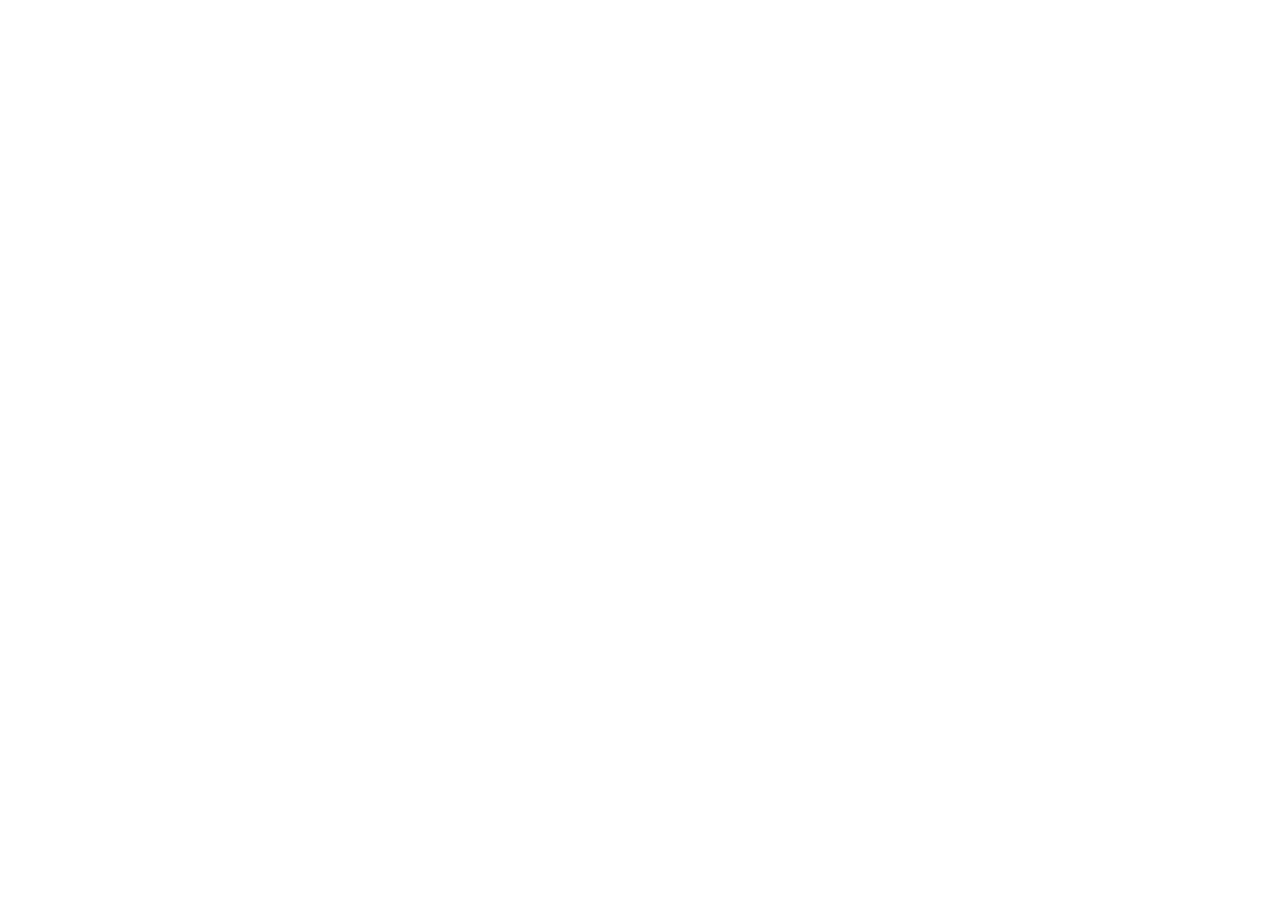
==== frontend/home/index.html @ 9211ef48 "estrutura básica de HTML e formatação e variaveis de ambiente do CSS adicionados" ====
<!DOCTYPE html>
<html lang="pt-BR">
<head>
    <meta charset="UTF-8">
    <meta name="viewport" content="width=device-width, initial-scale=1.0">
    <link rel="stylesheet" href="style.css" />
    <link rel="preconnect" href="https://fonts.googleapis.com" />
    <link rel="preconnect" href="https://fonts.gstatic.com" crossorigin />
    <link
      href="https://fonts.googleapis.com/css2?family=Inter:ital,opsz,wght@0,14..32,100..900;1,14..32,100..900&display=swap"
      rel="stylesheet"
    />
    <title>RepairNet | Home</title>
</head>
<body>
    <header></header>
    <main></main>
    <footer></footer>
</body>
</html>
---- frontend/home/style.css ----
* {
  padding: 0;
  margin: 0;
  box-sizing: border-box;
}
:root {
  --deep-navy: #0f172a;
  --bg: #f8fafc;
  --border: #e2e8f0;
  --primary-teal: #14b8a6;
  --warning-amber: #f59e0b;
  --sucess-green: #22c55e;
  --error-red: #ef4444;
}
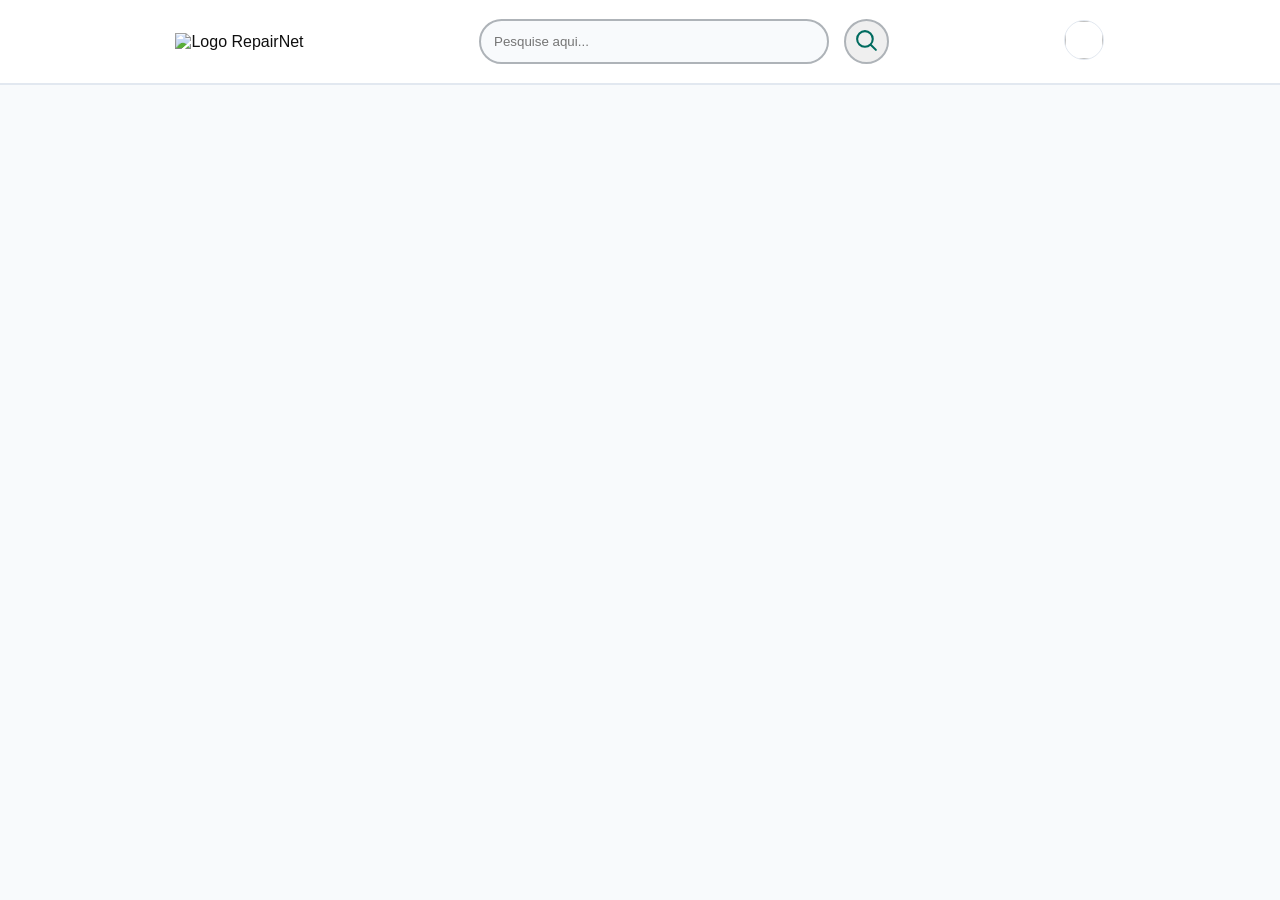
==== commit 3b265471: "navbar da home concluída" ====
--- a/frontend/home/index.html
+++ b/frontend/home/index.html
@@ -1,8 +1,8 @@
-<!DOCTYPE html>
+<!doctype html>
 <html lang="pt-BR">
-<head>
-    <meta charset="UTF-8">
-    <meta name="viewport" content="width=device-width, initial-scale=1.0">
+  <head>
+    <meta charset="UTF-8" />
+    <meta name="viewport" content="width=device-width, initial-scale=1.0" />
     <link rel="stylesheet" href="style.css" />
     <link rel="preconnect" href="https://fonts.googleapis.com" />
     <link rel="preconnect" href="https://fonts.gstatic.com" crossorigin />
@@ -11,10 +11,49 @@
       rel="stylesheet"
     />
     <title>RepairNet | Home</title>
-</head>
-<body>
-    <header></header>
+  </head>
+  <body>
+    <header>
+      <nav>
+        <div id="containerNavbar">
+          <div id="logoArea">
+            <img src="../imgs/logo.png" alt="Logo RepairNet" id="logoRepairNet"/>
+          </div>
+          <div id="searchArea">
+            <input type="search" name="search" id="search" placeholder="Pesquise aqui..."/>
+            <button id="submit" class="buttons">
+              <svg
+                viewBox="0 0 24 24"
+                fill="none"
+                xmlns="http://www.w3.org/2000/svg"
+                width="25px"
+                height="25px"
+              >
+                <g id="SVGRepo_bgCarrier" stroke-width="0"></g>
+                <g
+                  id="SVGRepo_tracerCarrier"
+                  stroke-linecap="round"
+                  stroke-linejoin="round"
+                ></g>
+                <g id="SVGRepo_iconCarrier">
+                  <path
+                    d="M15.7955 15.8111L21 21M18 10.5C18 14.6421 14.6421 18 10.5 18C6.35786 18 3 14.6421 3 10.5C3 6.35786 6.35786 3 10.5 3C14.6421 3 18 6.35786 18 10.5Z"
+                    stroke="#006B5F"
+                    stroke-width="2"
+                    stroke-linecap="round"
+                    stroke-linejoin="round"
+                  ></path>
+                </g>
+              </svg>
+            </button>
+          </div>
+          <div id="userAvatarArea">
+            <img id="userAvatar" height="40px" width="40px">
+          </div>
+        </div>
+      </nav>
+    </header>
     <main></main>
     <footer></footer>
-</body>
-</html>+  </body>
+</html>
--- a/frontend/home/style.css
+++ b/frontend/home/style.css
@@ -11,4 +11,55 @@
   --warning-amber: #f59e0b;
   --sucess-green: #22c55e;
   --error-red: #ef4444;
+}
+body {
+  background-color: var(--bg);
+  color: #0f0f0f;
+  font-family: "Inter", sans-serif;
+  padding: 85px 0 0 0;
+  overflow-x: hidden;
+}
+.buttons {
+  border: none;
+  cursor: pointer;
+}
+#containerNavbar {
+  width: 100vw;
+  height: 85px;
+  display: flex;
+  justify-content: space-evenly;
+  align-items: center;
+  position: fixed;
+  top: 0;
+  z-index: 99;
+  background-color: #ffffff;
+  border-bottom: solid var(--border) 2px;
+}
+#logoRepairNet {
+  height: 79px;
+  width: auto;
+  cursor: pointer;
+}
+#searchArea {
+  display: flex;
+  align-items: center;
+  gap: 15px;
+}
+#userAvatar {
+    border: solid var(--border) 1px;
+    border-radius: 50%;
+}
+#searchArea input {
+    height: 45px;
+    width: 350px;
+    background-color: var(--bg);
+    border: solid #aeb3b8 2px;
+    border-radius: 22.5px;
+    padding: 13px;
+}
+#searchArea button {
+    height: 45px;
+    width: 45px;
+    border: solid #aeb3b8 2px;
+    border-radius: 50%;
 }
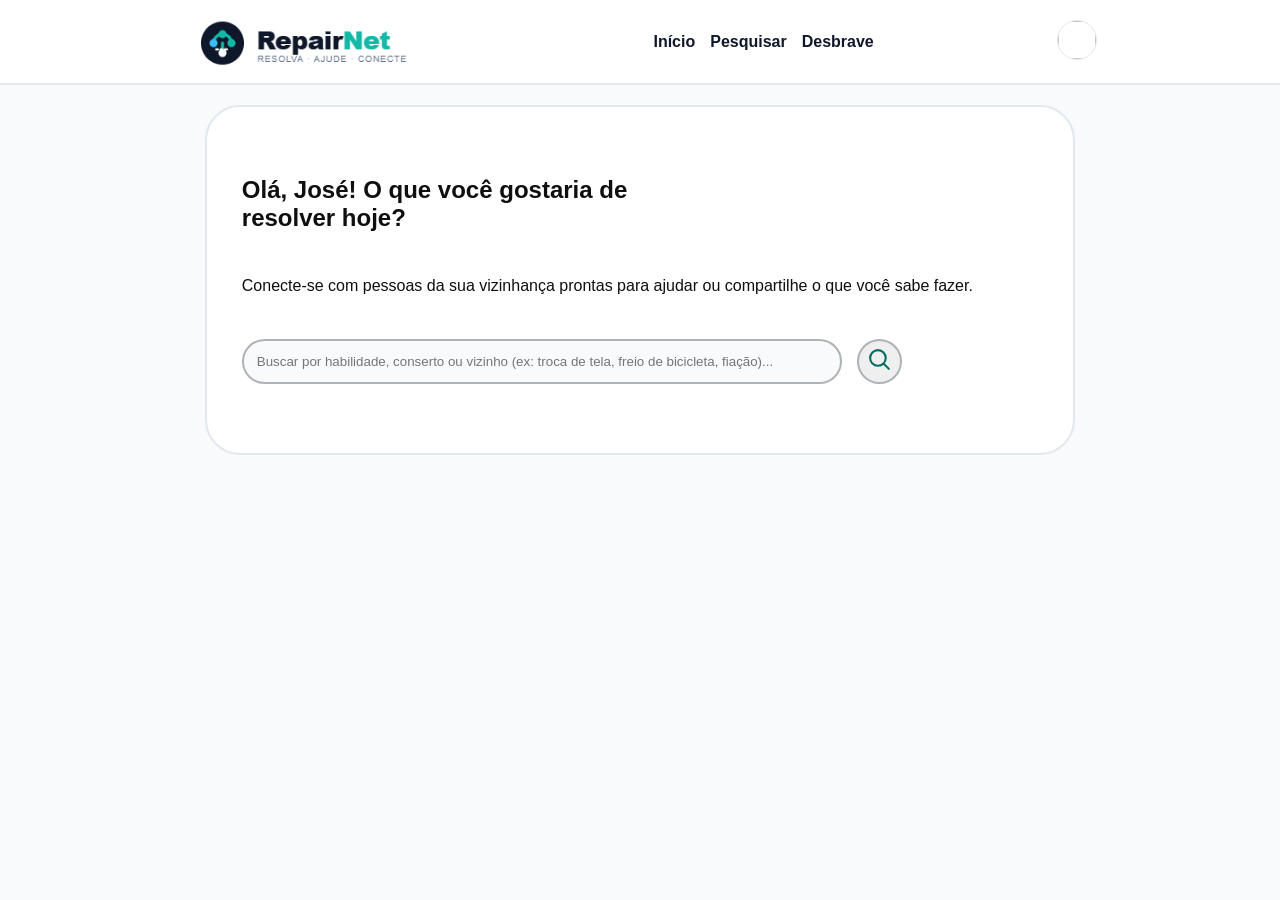
==== commit 63f03bef: "Seção inicial completa e navbar modificada" ====
--- a/frontend/home/index.html
+++ b/frontend/home/index.html
@@ -19,33 +19,10 @@
           <div id="logoArea">
             <img src="../imgs/logo.png" alt="Logo RepairNet" id="logoRepairNet"/>
           </div>
-          <div id="searchArea">
-            <input type="search" name="search" id="search" placeholder="Pesquise aqui..."/>
-            <button id="submit" class="buttons">
-              <svg
-                viewBox="0 0 24 24"
-                fill="none"
-                xmlns="http://www.w3.org/2000/svg"
-                width="25px"
-                height="25px"
-              >
-                <g id="SVGRepo_bgCarrier" stroke-width="0"></g>
-                <g
-                  id="SVGRepo_tracerCarrier"
-                  stroke-linecap="round"
-                  stroke-linejoin="round"
-                ></g>
-                <g id="SVGRepo_iconCarrier">
-                  <path
-                    d="M15.7955 15.8111L21 21M18 10.5C18 14.6421 14.6421 18 10.5 18C6.35786 18 3 14.6421 3 10.5C3 6.35786 6.35786 3 10.5 3C14.6421 3 18 6.35786 18 10.5Z"
-                    stroke="#006B5F"
-                    stroke-width="2"
-                    stroke-linecap="round"
-                    stroke-linejoin="round"
-                  ></path>
-                </g>
-              </svg>
-            </button>
+          <div id="mainBttnsNavBar">
+            <p><a href="">Início</a></p>
+            <p><a href="">Pesquisar</a></p>
+            <p><a href="">Desbrave</a></p>
           </div>
           <div id="userAvatarArea">
             <img id="userAvatar" height="40px" width="40px">
@@ -53,7 +30,23 @@
         </div>
       </nav>
     </header>
-    <main></main>
+    <main>
+        <section id="inicio">
+            <div id="titleBox">
+                <h1 id="homeTitle"></h1>
+                <p>Conecte-se com pessoas da sua vizinhança prontas para ajudar ou compartilhe o que você sabe fazer.</p>
+                <div id="searchBox">
+                <input type="search" name="searchBar" id="searchBar" placeholder="Buscar por habilidade, conserto ou vizinho (ex: troca de tela, freio de bicicleta, fiação)...">
+                <button id="searchSubmit"><svg viewBox="0 0 24 24" fill="none" xmlns="http://www.w3.org/2000/svg" width="25px" height="25px"><g id="SVGRepo_bgCarrier" stroke-width="0"></g><g id="SVGRepo_tracerCarrier" stroke-linecap="round" stroke-linejoin="round"></g><g id="SVGRepo_iconCarrier"> <path d="M15.7955 15.8111L21 21M18 10.5C18 14.6421 14.6421 18 10.5 18C6.35786 18 3 14.6421 3 10.5C3 6.35786 6.35786 3 10.5 3C14.6421 3 18 6.35786 18 10.5Z" stroke="#006B5F" stroke-width="2" stroke-linecap="round" stroke-linejoin="round"></path> </g></svg></button>
+                </div>
+            </div>
+        </section>
+        <section id="sides"></section>
+        <section id="pedidos"></section>
+        <section id="recomendations"></section>
+        <section id="categorys"></section>
+    </main>
     <footer></footer>
+    <script src="script.js"></script>
   </body>
 </html>
--- a/frontend/home/style.css
+++ b/frontend/home/style.css
@@ -40,7 +40,12 @@
   width: auto;
   cursor: pointer;
 }
-#searchArea {
+#mainBttnsNavBar a{
+    text-decoration: none;
+    color: #0f172a;
+    font-weight: bold;
+}
+#mainBttnsNavBar {
   display: flex;
   align-items: center;
   gap: 15px;
@@ -49,17 +54,41 @@
     border: solid var(--border) 1px;
     border-radius: 50%;
 }
-#searchArea input {
+#searchBox {
+    display: flex;
+    gap: 15px;
+}
+#searchBar {
     height: 45px;
-    width: 350px;
+    width: 600px;
     background-color: var(--bg);
     border: solid #aeb3b8 2px;
     border-radius: 22.5px;
     padding: 13px;
 }
-#searchArea button {
+#searchSubmit {
     height: 45px;
     width: 45px;
     border: solid #aeb3b8 2px;
     border-radius: 50%;
+    cursor: pointer;
+}
+section {
+    padding: 0 15%;
+}
+#inicio {
+    padding: 20px 16%;
+}
+#titleBox {
+    display: flex;
+    flex-direction: column;
+    justify-content: space-evenly;
+    background-color: #ffffff;
+    height: 350px;
+    border: solid var(--border) 2px;
+    border-radius: 35px;
+    padding: 25px 35px;
+}
+#titleBox h1 {
+    width: 55%;
 }
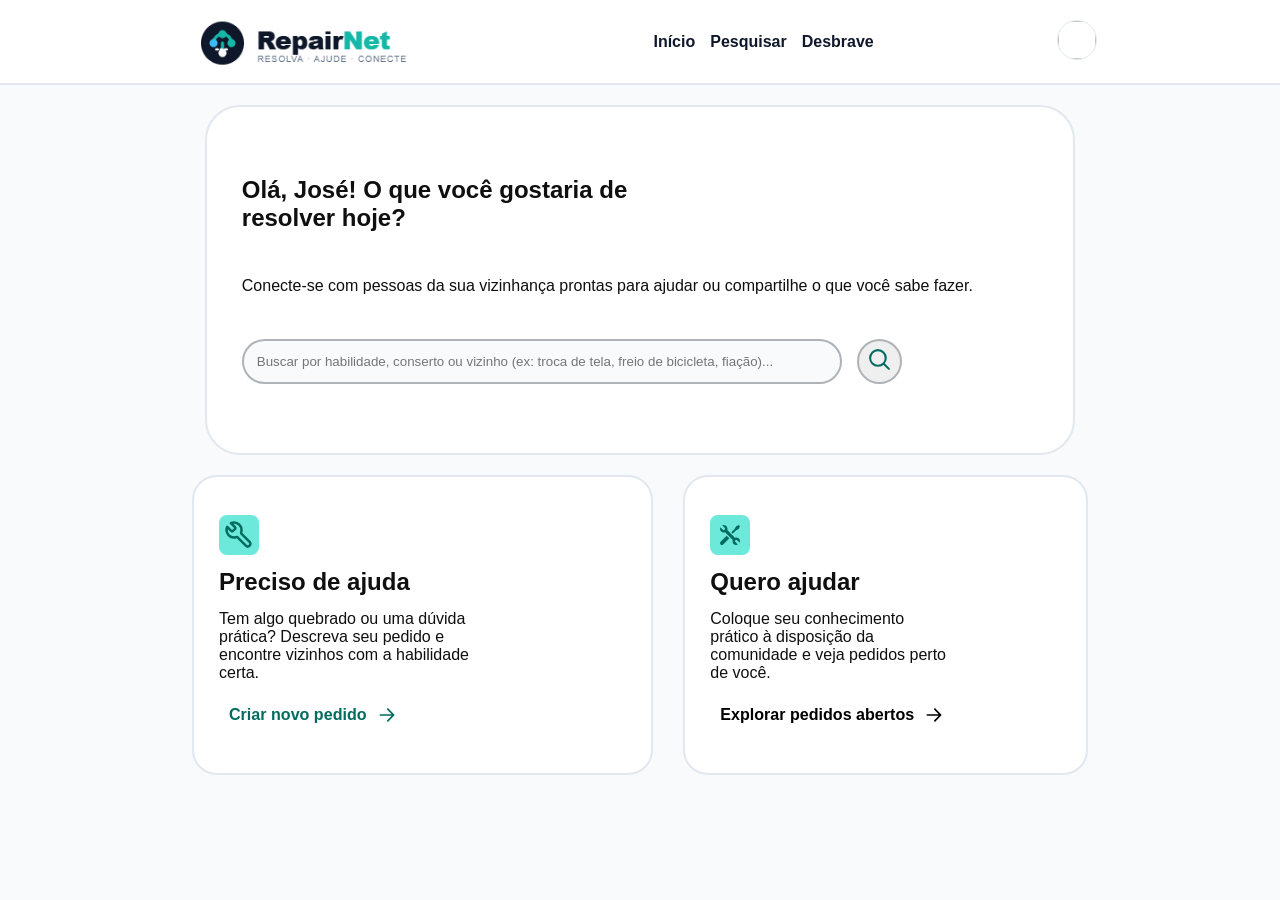
==== commit 6b3e3f21: "seção de seleção de lados concluída" ====
--- a/frontend/home/index.html
+++ b/frontend/home/index.html
@@ -41,7 +41,20 @@
                 </div>
             </div>
         </section>
-        <section id="sides"></section>
+        <section id="sides">
+            <div id="helped" class="cardsSides">
+                <svg class="iconCardSides" viewBox="0 0 24 24" fill="none" xmlns="http://www.w3.org/2000/svg" transform="matrix(-1, 0, 0, 1, 0, 0)" width="40px" height="40px"><g id="SVGRepo_bgCarrier" stroke-width="0"></g><g id="SVGRepo_tracerCarrier" stroke-linecap="round" stroke-linejoin="round"></g><g id="SVGRepo_iconCarrier"> <path d="M15.6316 7.63137C15.2356 7.23535 15.0376 7.03735 14.9634 6.80902C14.8981 6.60817 14.8981 6.39183 14.9634 6.19098C15.0376 5.96265 15.2356 5.76465 15.6316 5.36863L18.47 2.53026C17.7168 2.18962 16.8806 2 16.0002 2C12.6865 2 10.0002 4.68629 10.0002 8C10.0002 8.49104 10.0592 8.9683 10.1705 9.42509C10.2896 9.91424 10.3492 10.1588 10.3387 10.3133C10.3276 10.4751 10.3035 10.5612 10.2289 10.7051C10.1576 10.8426 10.0211 10.9791 9.74804 11.2522L3.50023 17.5C2.6718 18.3284 2.6718 19.6716 3.50023 20.5C4.32865 21.3284 5.6718 21.3284 6.50023 20.5L12.748 14.2522C13.0211 13.9791 13.1576 13.8426 13.2951 13.7714C13.4391 13.6968 13.5251 13.6727 13.6869 13.6616C13.8414 13.651 14.086 13.7106 14.5751 13.8297C15.0319 13.941 15.5092 14 16.0002 14C19.3139 14 22.0002 11.3137 22.0002 8C22.0002 7.11959 21.8106 6.28347 21.47 5.53026L18.6316 8.36863C18.2356 8.76465 18.0376 8.96265 17.8092 9.03684C17.6084 9.1021 17.3921 9.1021 17.1912 9.03684C16.9629 8.96265 16.7649 8.76465 16.3689 8.36863L15.6316 7.63137Z" stroke="#006B5F" stroke-width="2" stroke-linecap="round" stroke-linejoin="round"></path> </g></svg>
+                <h2>Preciso de ajuda</h2>
+                <p>Tem algo quebrado ou uma dúvida prática? Descreva seu pedido e encontre vizinhos com a habilidade certa.</p>
+                <button id="helpedButton" class="buttons">Criar novo pedido <svg viewBox="0 0 24 24" fill="none" xmlns="http://www.w3.org/2000/svg" width="20px" height="20px"><g id="SVGRepo_bgCarrier" stroke-width="0"></g><g id="SVGRepo_tracerCarrier" stroke-linecap="round" stroke-linejoin="round"></g><g id="SVGRepo_iconCarrier"> <path fill-rule="evenodd" clip-rule="evenodd" d="M12.2929 4.29289C12.6834 3.90237 13.3166 3.90237 13.7071 4.29289L20.7071 11.2929C21.0976 11.6834 21.0976 12.3166 20.7071 12.7071L13.7071 19.7071C13.3166 20.0976 12.6834 20.0976 12.2929 19.7071C11.9024 19.3166 11.9024 18.6834 12.2929 18.2929L17.5858 13H4C3.44772 13 3 12.5523 3 12C3 11.4477 3.44772 11 4 11H17.5858L12.2929 5.70711C11.9024 5.31658 11.9024 4.68342 12.2929 4.29289Z" fill="#006B5F"></path> </g></svg></button>
+            </div>
+            <div id="helper" class="cardsSides">
+                <svg class="iconCardSides" viewBox="0 -8 72 72" id="Layer_1" data-name="Layer 1" xmlns="http://www.w3.org/2000/svg" fill="#000000" width="40px" height="40px"><g id="SVGRepo_bgCarrier" stroke-width="0"></g><g id="SVGRepo_tracerCarrier" stroke-linecap="round" stroke-linejoin="round"></g><g id="SVGRepo_iconCarrier"><defs><style>.cls-1{fill:#006B5F;}</style></defs><title>tools</title><path class="cls-1" d="M13.32,44.31a4.5,4.5,0,0,0,6.36,6.36L34.44,35.91l-6.36-6.36Z"></path><polygon class="cls-1" points="50.2 16.96 56.63 13.63 60 7.13 56.86 3.99 50.36 7.36 47.03 13.78 39.21 21.61 42.38 24.79 50.2 16.96"></polygon><path class="cls-1" d="M51.61,34,51,34a8.9,8.9,0,0,0-3.11.58L29.45,16.09A8.9,8.9,0,0,0,30,13l-.06-.6A8.9,8.9,0,0,0,17.19,4.89l6,6a3,3,0,0,1,.68,1.08A3,3,0,0,1,21,16a2.92,2.92,0,0,1-1-.21,3.15,3.15,0,0,1-1.08-.67l-6-6a8.9,8.9,0,0,0,7.49,12.78L21,22a8.9,8.9,0,0,0,3.11-.58L42.6,39.84A8.9,8.9,0,0,0,42,43l.06.6A9,9,0,0,0,51,51.94a8.72,8.72,0,0,0,3.85-.9l-6-6A3.08,3.08,0,0,1,48.21,44,3,3,0,0,1,51,40a2.92,2.92,0,0,1,1,.21,2.72,2.72,0,0,1,1.08.67l6,6A8.9,8.9,0,0,0,51.61,34Z"></path></g></svg>
+                <h2>Quero ajudar</h2>
+                <p>Coloque seu conhecimento prático à disposição da comunidade e veja pedidos perto de você.</p>
+                <button id="helperButton" class="buttons">Explorar pedidos abertos <svg viewBox="0 0 24 24" fill="none" xmlns="http://www.w3.org/2000/svg" width="20px" height="20px"><g id="SVGRepo_bgCarrier" stroke-width="0"></g><g id="SVGRepo_tracerCarrier" stroke-linecap="round" stroke-linejoin="round"></g><g id="SVGRepo_iconCarrier"> <path fill-rule="evenodd" clip-rule="evenodd" d="M12.2929 4.29289C12.6834 3.90237 13.3166 3.90237 13.7071 4.29289L20.7071 11.2929C21.0976 11.6834 21.0976 12.3166 20.7071 12.7071L13.7071 19.7071C13.3166 20.0976 12.6834 20.0976 12.2929 19.7071C11.9024 19.3166 11.9024 18.6834 12.2929 18.2929L17.5858 13H4C3.44772 13 3 12.5523 3 12C3 11.4477 3.44772 11 4 11H17.5858L12.2929 5.70711C11.9024 5.31658 11.9024 4.68342 12.2929 4.29289Z" fill="#000000"></path> </g></svg></button>
+            </div>
+        </section>
         <section id="pedidos"></section>
         <section id="recomendations"></section>
         <section id="categorys"></section>
--- a/frontend/home/style.css
+++ b/frontend/home/style.css
@@ -91,4 +91,41 @@
 }
 #titleBox h1 {
     width: 55%;
+}
+#sides {
+    display: flex;
+    gap: 30px;
+}
+.cardsSides {
+    display: flex;
+    flex-direction: column;
+    justify-content: space-evenly;
+    background-color: #ffffff;
+    height: 300px;
+    border: solid var(--border) 2px;
+    border-radius: 25px;
+    padding: 25px;
+}
+.iconCardSides {
+    background-color: #6ce9da;
+    border-radius: 8px;
+    padding: 5px;
+}
+.cardsSides p {
+    width: 70%;
+}
+.cardsSides button {
+    background-color: #FFF;
+    display: flex;
+    align-items: center;
+    gap: 10px;
+    width: 250px;
+    height: 40px;
+    border-radius: 8px;
+    padding: 0 10px;
+    font-weight: bolder;
+    font-size: 1.005rem;
+}
+#helpedButton {
+    color: #006B5F;
 }
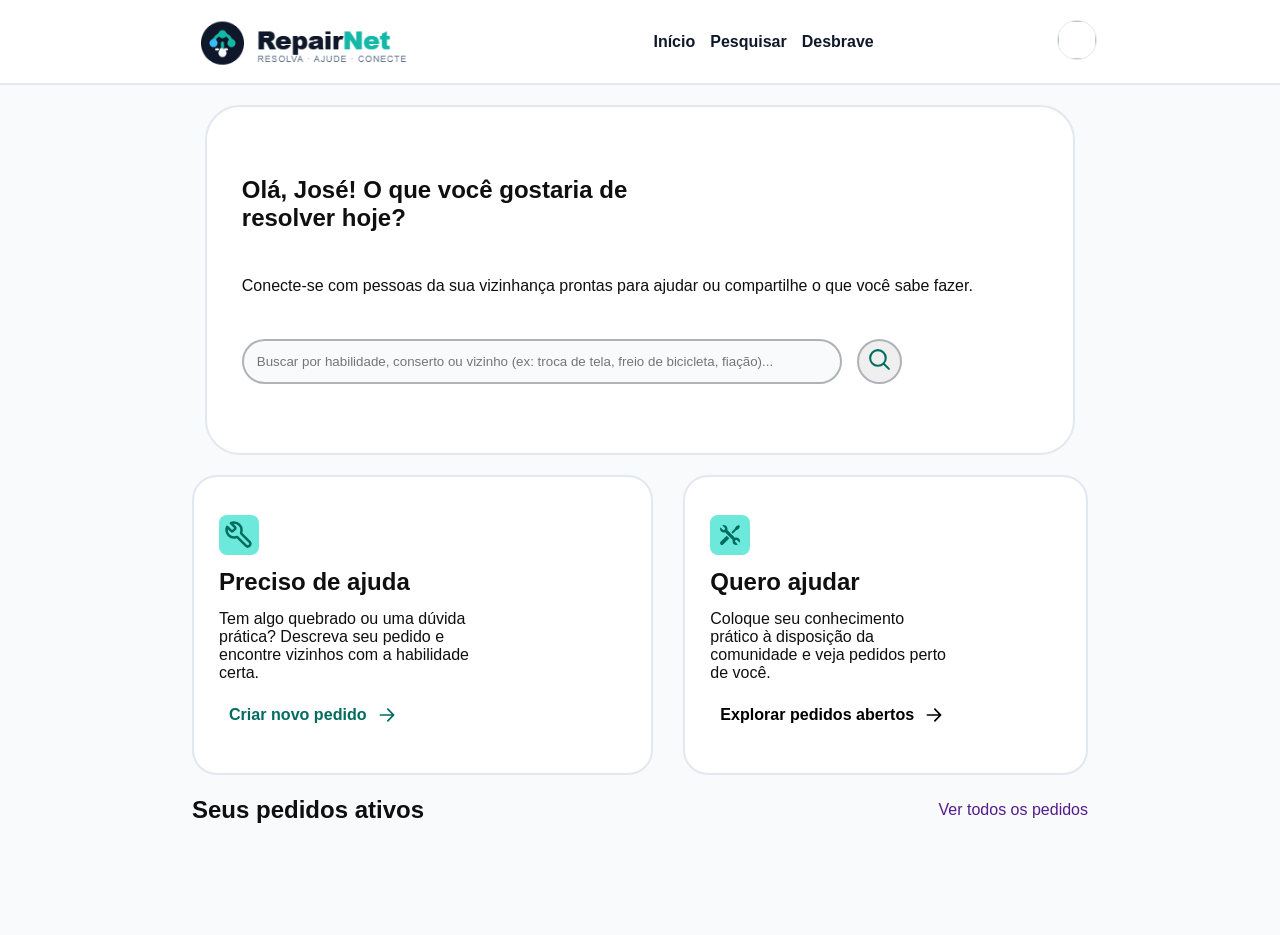
==== commit 4ba9e3b0: "Seção de pedidos conculída" ====
--- a/frontend/home/index.html
+++ b/frontend/home/index.html
@@ -55,7 +55,14 @@
                 <button id="helperButton" class="buttons">Explorar pedidos abertos <svg viewBox="0 0 24 24" fill="none" xmlns="http://www.w3.org/2000/svg" width="20px" height="20px"><g id="SVGRepo_bgCarrier" stroke-width="0"></g><g id="SVGRepo_tracerCarrier" stroke-linecap="round" stroke-linejoin="round"></g><g id="SVGRepo_iconCarrier"> <path fill-rule="evenodd" clip-rule="evenodd" d="M12.2929 4.29289C12.6834 3.90237 13.3166 3.90237 13.7071 4.29289L20.7071 11.2929C21.0976 11.6834 21.0976 12.3166 20.7071 12.7071L13.7071 19.7071C13.3166 20.0976 12.6834 20.0976 12.2929 19.7071C11.9024 19.3166 11.9024 18.6834 12.2929 18.2929L17.5858 13H4C3.44772 13 3 12.5523 3 12C3 11.4477 3.44772 11 4 11H17.5858L12.2929 5.70711C11.9024 5.31658 11.9024 4.68342 12.2929 4.29289Z" fill="#000000"></path> </g></svg></button>
             </div>
         </section>
-        <section id="pedidos"></section>
+        <section id="pedidos">
+            <div id="headerPedidos">
+                <h2>Seus pedidos ativos</h2>
+                <p><a href="">Ver todos os pedidos</a></p>
+            </div>
+            <div id="listaDePedidos">
+            </div>
+        </section>
         <section id="recomendations"></section>
         <section id="categorys"></section>
     </main>
--- a/frontend/home/style.css
+++ b/frontend/home/style.css
@@ -128,4 +128,17 @@
 }
 #helpedButton {
     color: #006B5F;
+}
+#headerPedidos {
+    height: 70px;
+    display: flex;
+    justify-content: space-between;
+    align-items: center;
+}
+#headerPedidos a {
+    text-decoration: none;
+}
+#listaDePedidos {
+    min-height: 90px;
+    max-height: 270px;
 }
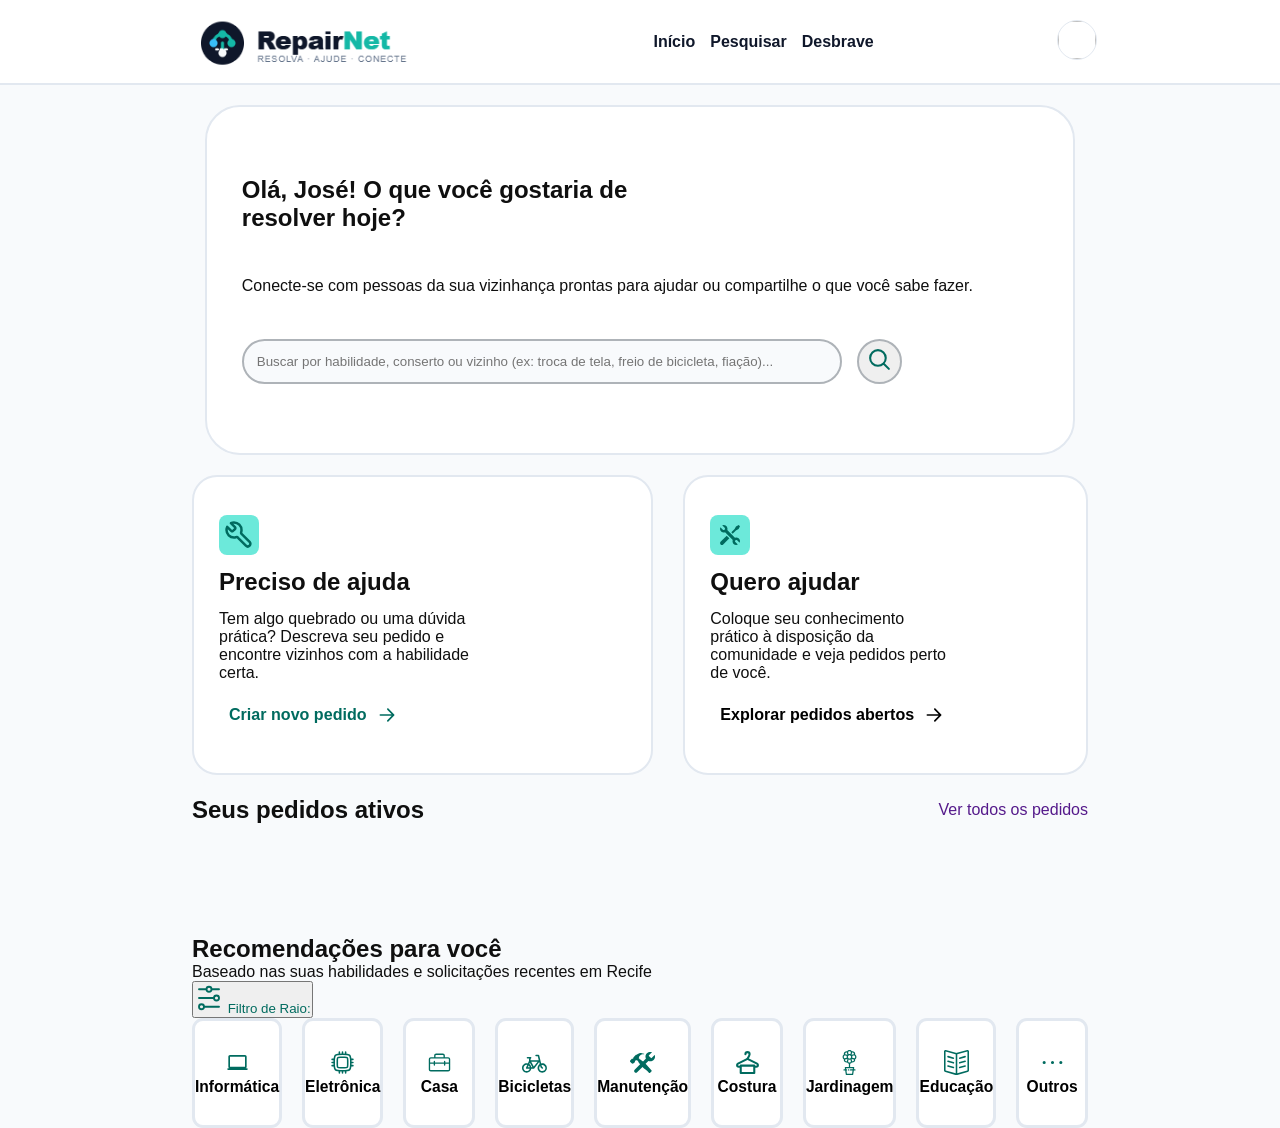
==== commit 83eda8d4: "Home concluída" ====
--- a/frontend/home/index.html
+++ b/frontend/home/index.html
@@ -63,8 +63,527 @@
             <div id="listaDePedidos">
             </div>
         </section>
-        <section id="recomendations"></section>
-        <section id="categorys"></section>
+        <section id="recomendations">
+          <div id="headerRecomendations">
+            <div id="textHeaderRecomendations">
+              <h2>Recomendações para você</h2>
+              <p id="recomendationsHeaderText"></p>
+            </div>
+            <button id="recomendationsFilter"><svg viewBox="0 0 24 24" fill="none" xmlns="http://www.w3.org/2000/svg" width="30px" height="30px"><g id="SVGRepo_bgCarrier" stroke-width="0"></g><g id="SVGRepo_tracerCarrier" stroke-linecap="round" stroke-linejoin="round"></g><g id="SVGRepo_iconCarrier"> <path d="M4 5L10 5M10 5C10 6.10457 10.8954 7 12 7C13.1046 7 14 6.10457 14 5M10 5C10 3.89543 10.8954 3 12 3C13.1046 3 14 3.89543 14 5M14 5L20 5M4 12L16 12M16 12C16 13.1046 16.8954 14 18 14C19.1046 14 20 13.1046 20 12C20 10.8954 19.1046 10 18 10C16.8954 10 16 10.8954 16 12ZM8 19L20 19M8 19C8 17.8954 7.10457 17 6 17C4.89543 17 4 17.8954 4 19C4 20.1046 4.89543 21 6 21C7.10457 21 8 20.1046 8 19Z" stroke="#006B5F" stroke-width="1.5" stroke-linecap="round"></path> </g></svg> Filtro de Raio: </button>
+          </div>
+          <div id="recomendacoes"></div>
+        </section>
+        <section id="categorys">
+          <div id="categorysBox">
+          <button class="cardsCategory" id="cardCategory1-1">
+            <svg
+              xmlns:dc="http://purl.org/dc/elements/1.1/"
+              xmlns:cc="http://creativecommons.org/ns#"
+              xmlns:rdf="http://www.w3.org/1999/02/22-rdf-syntax-ns#"
+              xmlns:svg="http://www.w3.org/2000/svg"
+              xmlns="http://www.w3.org/2000/svg"
+              xmlns:sodipodi="http://sodipodi.sourceforge.net/DTD/sodipodi-0.dtd"
+              xmlns:inkscape="http://www.inkscape.org/namespaces/inkscape"
+              viewBox="0 0 30 30"
+              version="1.1"
+              id="svg822"
+              inkscape:version="0.92.4 (f8dce91, 2019-08-02)"
+              sodipodi:docname="laptop.svg"
+              fill="#006B5F"
+              width="25px"
+              height="25px"
+            >
+              <g id="SVGRepo_bgCarrier" stroke-width="0"></g>
+              <g
+                id="SVGRepo_tracerCarrier"
+                stroke-linecap="round"
+                stroke-linejoin="round"
+              ></g>
+              <g id="SVGRepo_iconCarrier">
+                <defs id="defs816">
+                  <inkscape:path-effect
+                    only_selected="false"
+                    apply_with_weight="true"
+                    apply_no_weight="true"
+                    helper_size="0"
+                    steps="2"
+                    weight="33.333333"
+                    is_visible="true"
+                    id="path-effect1025"
+                    effect="bspline"
+                  ></inkscape:path-effect>
+                  <inkscape:path-effect
+                    only_selected="false"
+                    apply_with_weight="true"
+                    apply_no_weight="true"
+                    helper_size="0"
+                    steps="2"
+                    weight="33.333333"
+                    is_visible="true"
+                    id="path-effect1021"
+                    effect="bspline"
+                  ></inkscape:path-effect>
+                </defs>
+                <sodipodi:namedview
+                  id="base"
+                  pagecolor="#006B5F"
+                  bordercolor="#006B5F"
+                  borderopacity="1.0"
+                  inkscape:pageopacity="0.0"
+                  inkscape:pageshadow="2"
+                  inkscape:zoom="16"
+                  inkscape:cx="9.2504249"
+                  inkscape:cy="14.699992"
+                  inkscape:document-units="px"
+                  inkscape:current-layer="layer1"
+                  showgrid="true"
+                  units="px"
+                  inkscape:window-width="1366"
+                  inkscape:window-height="713"
+                  inkscape:window-x="0"
+                  inkscape:window-y="0"
+                  inkscape:window-maximized="1"
+                  showguides="false"
+                  inkscape:guide-bbox="true"
+                >
+                  <sodipodi:guide
+                    position="21.126168,22.794393"
+                    orientation="1,0"
+                    id="guide1575"
+                    inkscape:locked="false"
+                  ></sodipodi:guide>
+                  <sodipodi:guide
+                    position="22.682243,23.285047"
+                    orientation="1,0"
+                    id="guide1635"
+                    inkscape:locked="false"
+                  ></sodipodi:guide>
+                  <sodipodi:guide
+                    position="22.682243,7.6455921"
+                    orientation="0,1"
+                    id="guide1639"
+                    inkscape:locked="false"
+                  ></sodipodi:guide>
+                  <sodipodi:guide
+                    position="18.859863,18.859863"
+                    orientation="1,0"
+                    id="guide1242"
+                    inkscape:locked="false"
+                  ></sodipodi:guide>
+                  <inkscape:grid type="xygrid" id="grid1103"></inkscape:grid>
+                </sodipodi:namedview>
+                <metadata id="metadata819">
+                  <rdf:rdf>
+                    <cc:work rdf:about="">
+                      <dc:format>image/svg+xml</dc:format>
+                      <dc:type
+                        rdf:resource="http://purl.org/dc/dcmitype/StillImage"
+                      ></dc:type>
+                      <dc:title> </dc:title>
+                    </cc:work>
+                  </rdf:rdf>
+                </metadata>
+                <g
+                  inkscape:label="Layer 1"
+                  inkscape:groupmode="layer"
+                  id="layer1"
+                  transform="translate(0,-289.0625)"
+                >
+                  <path
+                    style="
+                      color: #006b5f;
+                      font-style: normal;
+                      font-variant: normal;
+                      font-weight: normal;
+                      font-stretch: normal;
+                      font-size: medium;
+                      line-height: normal;
+                      font-family: sans-serif;
+                      font-variant-ligatures: normal;
+                      font-variant-position: normal;
+                      font-variant-caps: normal;
+                      font-variant-numeric: normal;
+                      font-variant-alternates: normal;
+                      font-feature-settings: normal;
+                      text-indent: 0;
+                      text-align: start;
+                      text-decoration: none;
+                      text-decoration-line: none;
+                      text-decoration-style: solid;
+                      text-decoration-color: #006b5f;
+                      letter-spacing: normal;
+                      word-spacing: normal;
+                      text-transform: none;
+                      writing-mode: lr-tb;
+                      direction: ltr;
+                      text-orientation: mixed;
+                      dominant-baseline: auto;
+                      baseline-shift: baseline;
+                      text-anchor: start;
+                      white-space: normal;
+                      shape-padding: 0;
+                      clip-rule: nonzero;
+                      display: inline;
+                      overflow: visible;
+                      visibility: visible;
+                      opacity: 1;
+                      isolation: auto;
+                      mix-blend-mode: normal;
+                      color-interpolation: sRGB;
+                      color-interpolation-filters: linearRGB;
+                      solid-color: #006b5f;
+                      solid-opacity: 1;
+                      vector-effect: none;
+                      fill: #006b5f;
+                      fill-opacity: 1;
+                      fill-rule: nonzero;
+                      stroke: none;
+                      stroke-width: 2;
+                      stroke-linecap: butt;
+                      stroke-linejoin: miter;
+                      stroke-miterlimit: 4;
+                      stroke-dasharray: none;
+                      stroke-dashoffset: 0;
+                      stroke-opacity: 1;
+                      color-rendering: auto;
+                      image-rendering: auto;
+                      shape-rendering: auto;
+                      text-rendering: auto;
+                      enable-background: accumulate;
+                    "
+                    d="m 6,295.0625 c -1.0907028,0 -2,0.9093 -2,2 v 12 c 0,1.0907 0.9092972,2 2,2 H 3 v 2 h 24 v -2 h -3 c 1.090703,0 2,-0.9093 2,-2 v -12 c 0,-1.0907 -0.909297,-2 -2,-2 z m 0,2 h 18 v 12 H 6 Z"
+                    id="rect890"
+                    inkscape:connector-curvature="0"
+                  ></path>
+                </g>
+              </g>
+            </svg>
+            <div class="areaTextCardsCategory">
+              <h3>Informática</h3>
+            </div>
+          </button>
+          <button class="cardsCategory" id="cardCategory1-2">
+            <svg
+              viewBox="0 0 24 24"
+              fill="none"
+              xmlns="http://www.w3.org/2000/svg"
+              width="25px"
+              height="25px"
+            >
+              <g id="SVGRepo_bgCarrier" stroke-width="0"></g>
+              <g
+                id="SVGRepo_tracerCarrier"
+                stroke-linecap="round"
+                stroke-linejoin="round"
+              ></g>
+              <g id="SVGRepo_iconCarrier">
+                <path
+                  d="M7 10C7 8.58579 7 7.87868 7.43934 7.43934C7.87868 7 8.58579 7 10 7H14C15.4142 7 16.1213 7 16.5607 7.43934C17 7.87868 17 8.58579 17 10V14C17 15.4142 17 16.1213 16.5607 16.5607C16.1213 17 15.4142 17 14 17H10C8.58579 17 7.87868 17 7.43934 16.5607C7 16.1213 7 15.4142 7 14V10Z"
+                  stroke="#006B5F"
+                  stroke-width="1.5"
+                ></path>
+                <path
+                  d="M4 12C4 8.22876 4 6.34315 5.17157 5.17157C6.34315 4 8.22876 4 12 4C15.7712 4 17.6569 4 18.8284 5.17157C20 6.34315 20 8.22876 20 12C20 15.7712 20 17.6569 18.8284 18.8284C17.6569 20 15.7712 20 12 20C8.22876 20 6.34315 20 5.17157 18.8284C4 17.6569 4 15.7712 4 12Z"
+                  stroke="#006B5F"
+                  stroke-width="1.5"
+                ></path>
+                <path
+                  d="M4 12H2"
+                  stroke="#006B5F"
+                  stroke-width="1.5"
+                  stroke-linecap="round"
+                ></path>
+                <path
+                  d="M22 12H20"
+                  stroke="#006B5F"
+                  stroke-width="1.5"
+                  stroke-linecap="round"
+                ></path>
+                <path
+                  d="M4 9H2"
+                  stroke="#006B5F"
+                  stroke-width="1.5"
+                  stroke-linecap="round"
+                ></path>
+                <path
+                  d="M22 9H20"
+                  stroke="#006B5F"
+                  stroke-width="1.5"
+                  stroke-linecap="round"
+                ></path>
+                <path
+                  d="M4 15H2"
+                  stroke="#006B5F"
+                  stroke-width="1.5"
+                  stroke-linecap="round"
+                ></path>
+                <path
+                  d="M22 15H20"
+                  stroke="#006B5F"
+                  stroke-width="1.5"
+                  stroke-linecap="round"
+                ></path>
+                <path
+                  d="M12 20L12 22"
+                  stroke="#006B5F"
+                  stroke-width="1.5"
+                  stroke-linecap="round"
+                ></path>
+                <path
+                  d="M12 2L12 4"
+                  stroke="#006B5F"
+                  stroke-width="1.5"
+                  stroke-linecap="round"
+                ></path>
+                <path
+                  d="M9 20L9 22"
+                  stroke="#006B5F"
+                  stroke-width="1.5"
+                  stroke-linecap="round"
+                ></path>
+                <path
+                  d="M9 2L9 4"
+                  stroke="#006B5F"
+                  stroke-width="1.5"
+                  stroke-linecap="round"
+                ></path>
+                <path
+                  d="M15 20L15 22"
+                  stroke="#006B5F"
+                  stroke-width="1.5"
+                  stroke-linecap="round"
+                ></path>
+                <path
+                  d="M15 2L15 4"
+                  stroke="#006B5F"
+                  stroke-width="1.5"
+                  stroke-linecap="round"
+                ></path>
+              </g>
+            </svg>
+            <div class="areaTextCardsCategory">
+              <h3>Eletrônica</h3>
+            </div>
+          </button>
+          <button class="cardsCategory" id="cardCategory1-3">
+            <svg
+              viewBox="0 0 28 28"
+              fill="none"
+              xmlns="http://www.w3.org/2000/svg"
+              width="25px"
+              height="25px"
+            >
+              <g id="SVGRepo_bgCarrier" stroke-width="0"></g>
+              <g
+                id="SVGRepo_tracerCarrier"
+                stroke-linecap="round"
+                stroke-linejoin="round"
+              ></g>
+              <g id="SVGRepo_iconCarrier">
+                <path
+                  d="M8.00049 6.2475V7.99573H4.24829C3.00565 7.99573 1.99829 9.00309 1.99829 10.2457V21.7457C1.99829 22.9884 3.00565 23.9957 4.24829 23.9957H23.7518C24.9944 23.9957 26.0018 22.9884 26.0018 21.7457V10.2457C26.0018 9.00309 24.9944 7.99573 23.7518 7.99573H20.0018V6.2475C20.0018 5.00486 18.9945 3.9975 17.7518 3.9975H10.2505C9.00785 3.9975 8.00049 5.00486 8.00049 6.2475ZM10.2505 5.4975H17.7518C18.1661 5.4975 18.5018 5.83328 18.5018 6.2475V7.99573H9.50049V6.2475C9.50049 5.83328 9.83627 5.4975 10.2505 5.4975ZM4.24829 9.49573H23.7518C24.166 9.49573 24.5018 9.83152 24.5018 10.2457V14H20.5044V12.75C20.5044 12.3358 20.1686 12 19.7544 12C19.3402 12 19.0044 12.3358 19.0044 12.75V14H9.00439V12.75C9.00439 12.3358 8.66861 12 8.25439 12C7.84018 12 7.50439 12.3358 7.50439 12.75V14H3.49829V10.2457C3.49829 9.83151 3.83408 9.49573 4.24829 9.49573ZM19.0044 15.5V16.75C19.0044 17.1642 19.3402 17.5 19.7544 17.5C20.1686 17.5 20.5044 17.1642 20.5044 16.75V15.5H24.5018V21.7457C24.5018 22.1599 24.166 22.4957 23.7518 22.4957H4.24829C3.83408 22.4957 3.49829 22.1599 3.49829 21.7457V15.5H7.50439V16.75C7.50439 17.1642 7.84018 17.5 8.25439 17.5C8.66861 17.5 9.00439 17.1642 9.00439 16.75V15.5H19.0044Z"
+                  fill="#006B5F"
+                ></path>
+              </g>
+            </svg>
+            <div class="areaTextCardsCategory">
+              <h3>Casa</h3>
+            </div>
+          </button>
+          <button class="cardsCategory" id="cardCategory1-4">
+            <svg
+              fill="#006B5F"
+              height="25px"
+              width="25px"
+              version="1.1"
+              id="Icons"
+              xmlns="http://www.w3.org/2000/svg"
+              xmlns:xlink="http://www.w3.org/1999/xlink"
+              viewBox="0 0 32 32"
+              xml:space="preserve"
+            >
+              <g id="SVGRepo_bgCarrier" stroke-width="0"></g>
+              <g
+                id="SVGRepo_tracerCarrier"
+                stroke-linecap="round"
+                stroke-linejoin="round"
+              ></g>
+              <g id="SVGRepo_iconCarrier">
+                <path
+                  d="M26,17c-0.5,0-1,0.1-1.5,0.2L22,6.8C21.9,6.3,21.5,6,21,6h-3c-0.6,0-1,0.4-1,1s0.4,1,1,1h2.2l1.2,5H10.9 c-0.1-0.8,0.2-1.7,0.8-2.3c0.3-0.3,0.4-0.7,0.2-1.1C11.8,9.2,11.4,9,11,9H7c-0.6,0-1,0.4-1,1s0.4,1,1,1h2.2 c-0.3,0.9-0.4,1.8-0.2,2.7l-1.5,3.5C7,17.1,6.5,17,6,17c-3.3,0-6,2.7-6,6s2.7,6,6,6c3,0,5.4-2.2,5.9-5H15c0,0,0,0,0,0c0,0,0,0,0,0 c0.1,0,0.3,0,0.4-0.1c0,0,0,0,0,0c0,0,0,0,0,0c0.1-0.1,0.2-0.2,0.3-0.3c0,0,0,0,0,0l6.3-8.1l0.6,2.5c-1.6,1.1-2.7,2.9-2.7,5 c0,3.3,2.7,6,6,6s6-2.7,6-6S29.3,17,26,17z M10.1,16.2l3.2,5.8h-1.4c-0.3-1.7-1.2-3.1-2.6-4L10.1,16.2z M8.5,19.9 c0.7,0.5,1.2,1.3,1.4,2.1H7.5L8.5,19.9z M6,27c-2.2,0-4-1.8-4-4s1.8-4,4-4c0.2,0,0.4,0,0.7,0.1l-1.6,3.5c-0.1,0.3-0.1,0.7,0.1,1 S5.7,24,6,24h3.9C9.4,25.7,7.9,27,6,27z M15.1,21.2L11.8,15H20L15.1,21.2z M26,27c-2.2,0-4-1.8-4-4c0-1.1,0.5-2.1,1.2-2.8l0.4,1.7 c0,0.2,0.1,0.4,0.3,0.5l1.4,1.3c0.2,0.2,0.4,0.3,0.7,0.3c0.3,0,0.5-0.1,0.7-0.3c0.4-0.4,0.4-1,0-1.4l-1.2-1.1l-0.5-2 c0.3-0.1,0.7-0.1,1-0.1c2.2,0,4,1.8,4,4S28.2,27,26,27z"
+                ></path>
+              </g>
+            </svg>
+            <div class="areaTextCardsCategory">
+              <h3>Bicicletas</h3>
+            </div>
+          </button>
+          <button class="cardsCategory" id="cardCategory1-5">
+            <svg
+              fill="#006B5F"
+              height="25px"
+              width="25px"
+              version="1.1"
+              id="Capa_1"
+              xmlns="http://www.w3.org/2000/svg"
+              xmlns:xlink="http://www.w3.org/1999/xlink"
+              viewBox="0 0 301.912 301.912"
+              xml:space="preserve"
+            >
+              <g id="SVGRepo_bgCarrier" stroke-width="0"></g>
+              <g
+                id="SVGRepo_tracerCarrier"
+                stroke-linecap="round"
+                stroke-linejoin="round"
+              ></g>
+              <g id="SVGRepo_iconCarrier">
+                <path
+                  d="M244.948,137.181c0.001,0,0,0,0.001,0c15.248,0,29.576-5.947,40.341-16.746c14.694-14.74,20.177-36.316,14.308-56.309 c-0.341-1.163-1.272-2.06-2.446-2.358c-1.174-0.301-2.42,0.044-3.276,0.902l-35.874,35.983c-2.153-0.872-7.577-3.85-17.615-13.857 c-10.038-10.008-13.034-15.423-13.915-17.574l35.873-35.985c0.856-0.858,1.195-2.106,0.893-3.279 c-0.303-1.174-1.202-2.102-2.367-2.439c-5.17-1.499-10.528-2.26-15.925-2.26c-15.249,0-29.557,5.964-40.337,16.744 c-31.338,31.338-11.863,62.861-11.863,62.861l-35.144,35.145c-8.577-7.223-17.882-14.376-28.145-21.415 c-2.314-1.587-5.327-1.536-7.569,0.012c-5.583-6.21-11.518-12.441-18.202-18.615l3.808-3.808c2.765-2.765,3.113-7.03,1.047-10.174 c0.064-0.107,0.123-0.219,0.188-0.326c2.971-4.893,6.354-9.408,10.199-13.644c7.708-8.788,18.703-14.988,30.091-17.399 c4.963-1.053,10.107-1.42,15.169-0.988c1.589,0.134,3.983,1.039,5.462,0.334c2.215-1.056,2.178-4.322-0.053-5.333 c-8.266-5.42-18.581-8.166-28.346-8.907c-21.734-1.649-42.848,6.65-60.224,19.315c-2.963-1.288-6.537-0.729-8.96,1.695 L42.896,87.926c-2.636,2.636-3.067,6.633-1.312,9.724c-2.865,3.145-5.868,6.157-9,9.035c-1.362-0.358-2.774-0.56-4.221-0.56 c-4.409,0-8.554,1.717-11.672,4.833L4.834,122.815C1.717,125.933,0,130.077,0,134.486c0,4.409,1.717,8.554,4.834,11.672 l15.259,15.258c3.117,3.117,7.262,4.834,11.67,4.834c4.408,0,8.553-1.717,11.669-4.834l11.858-11.857 c3.117-3.118,4.834-7.263,4.834-11.671c0-1.061-0.104-2.106-0.299-3.127c3.07-3.368,6.296-6.589,9.671-9.65 c2.935,1.211,6.438,0.627,8.823-1.758l3.809-3.81c6.174,6.684,12.405,12.619,18.615,18.202c-1.548,2.241-1.599,5.255-0.012,7.569 c7.04,10.263,14.193,19.567,21.416,28.145l-65.864,65.863c-8.228,8.23-8.228,21.618-0.001,29.844 c3.985,3.986,9.284,6.182,14.92,6.182c5.637,0,10.937-2.196,14.922-6.184l64.961-64.96c12.091,11.622,24.211,22.082,36.163,32.392 c14.497,12.506,29.487,25.437,43.913,40.069c1.25,1.267,2.953,1.982,4.732,1.989h0.023c1.771,0,3.469-0.703,4.722-1.956 l20.198-20.197c1.258-1.259,1.962-2.967,1.956-4.746c-0.006-1.778-0.722-3.481-1.989-4.731 c-14.631-14.425-27.561-29.415-40.066-43.911c-10.31-11.953-20.77-24.074-32.393-36.166l34.104-34.379 C229.466,135.584,237.084,137.181,244.948,137.181z"
+                ></path>
+              </g>
+            </svg>
+            <div class="areaTextCardsCategory">
+              <h3>Manutenção</h3>
+            </div>
+          </button>
+          <button class="cardsCategory" id="cardCategory1-6">
+            <svg
+              viewBox="0 0 48 48"
+              fill="none"
+              xmlns="http://www.w3.org/2000/svg"
+              width="25"
+              height="25"
+            >
+              <g id="SVGRepo_bgCarrier" stroke-width="0"></g>
+              <g
+                id="SVGRepo_tracerCarrier"
+                stroke-linecap="round"
+                stroke-linejoin="round"
+              ></g>
+              <g id="SVGRepo_iconCarrier">
+                <rect
+                  width="48"
+                  height="48"
+                  fill="white"
+                  fill-opacity="0.01"
+                ></rect>
+                <path
+                  d="M37 32H40.9098C42.6165 32 44 30.6165 44 28.9098C44 27.7394 43.3387 26.6693 42.2918 26.1459L24 17L5.7082 26.1459C4.6613 26.6693 4 27.7394 4 28.9098C4 30.6165 5.38352 32 7.09017 32H11"
+                  stroke="#006B5F"
+                  stroke-width="4"
+                  stroke-linecap="round"
+                  stroke-linejoin="round"
+                ></path>
+                <path
+                  d="M11 30H37V32V44H11V32V30Z"
+                  fill="#FFFFFF"
+                  stroke="#006B5F"
+                  stroke-width="4"
+                  stroke-linecap="round"
+                  stroke-linejoin="round"
+                ></path>
+                <path
+                  d="M24 17C24 17 28 10.2091 28 8C28 5.79086 26.2091 4 24 4C21.7909 4 20 5.79086 20 8"
+                  stroke="#006B5F"
+                  stroke-width="4"
+                  stroke-linecap="round"
+                  stroke-linejoin="round"
+                ></path>
+              </g>
+            </svg>
+            <div class="areaTextCardsCategory">
+              <h3>Costura</h3>
+            </div>
+          </button>
+          <button class="cardsCategory" id="cardCategory1-7">
+            <svg
+              fill="#006B5F"
+              height="25px"
+              width="25px"
+              version="1.1"
+              id="Layer_1"
+              xmlns="http://www.w3.org/2000/svg"
+              xmlns:xlink="http://www.w3.org/1999/xlink"
+              viewBox="0 0 512.004 512.004"
+              xml:space="preserve"
+            >
+              <g id="SVGRepo_bgCarrier" stroke-width="0"></g>
+              <g
+                id="SVGRepo_tracerCarrier"
+                stroke-linecap="round"
+                stroke-linejoin="round"
+              ></g>
+              <g id="SVGRepo_iconCarrier">
+                <g>
+                  <g>
+                    <path
+                      d="M240.22,396.498h-4.676c-7.042,0-12.753,5.711-12.753,12.753s5.711,12.753,12.753,12.753h4.676 c7.042,0,12.753-5.711,12.753-12.753S247.264,396.498,240.22,396.498z"
+                    ></path>
+                  </g>
+                </g>
+                <g>
+                  <g>
+                    <path
+                      d="M397.558,141.543c0-20.904-10.777-39.1-26.516-47.65c5.079-17.163-0.163-37.645-14.943-52.436 c-14.788-14.788-35.276-20.033-52.445-14.948C295.11,10.775,276.915,0,256.002,0c-20.918,0-39.117,10.781-47.66,26.509 c-17.169-5.083-37.654,0.164-52.443,14.953c-14.777,14.788-20.019,35.27-14.939,52.433c-15.736,8.548-26.514,26.744-26.514,47.648 c0,20.908,10.777,39.109,26.516,47.661c-5.082,17.163,0.162,37.645,14.942,52.438c11.117,11.115,25.452,16.844,39.179,16.844 c4.535,0,9.002-0.634,13.265-1.896c6.75,12.43,19.522,21.766,34.901,25.138v67.687h-71.518c-3.714,0-7.242,1.62-9.664,4.433 c-2.423,2.815-3.498,6.545-2.947,10.216l4.875,32.436h-20.295c-7.042,0-12.753,5.711-12.753,12.753s5.711,12.753,12.753,12.753 h24.13l11.898,79.14c0.937,6.242,6.3,10.858,12.611,10.858h127.324c6.31,0,11.673-4.615,12.611-10.858l11.898-79.14h24.13 c7.042,0,12.753-5.711,12.753-12.753s-5.711-12.753-12.753-12.753h-20.295l4.875-32.436c0.552-3.672-0.523-7.402-2.947-10.216 c-2.422-2.813-5.95-4.433-9.664-4.433h-71.518v-67.687c15.384-3.373,28.158-12.712,34.907-25.138 c4.262,1.261,8.727,1.895,13.26,1.895c13.727,0,28.065-5.729,39.183-16.846c14.777-14.789,20.019-35.271,14.939-52.433 C386.781,180.654,397.558,162.453,397.558,141.543z M173.94,59.493c8.658-8.66,20.875-11.55,29.478-7.639 c0.955,11.211,4.61,29.456,10.165,47.263c-17.821-5.553-36.075-9.206-47.281-10.16C162.4,80.363,165.289,68.151,173.94,59.493z M160.161,168.859c-11.142-0.699-20.208-12.952-20.208-27.317c-0.001-14.356,9.065-26.604,20.227-27.303 c0.329-0.022,0.658-0.025,0.992-0.025c6.524,0,23.123,2.91,40.24,7.879c-1.265,3.549-2.201,7.216-2.751,10.951 c-0.411,2.798-0.62,5.66-0.62,8.5c0,2.84,0.209,5.702,0.621,8.505c0.551,3.734,1.486,7.4,2.753,10.951 c-17.113,4.974-33.715,7.886-40.243,7.886C160.829,168.886,160.492,168.88,160.161,168.859z M203.416,231.28 c-8.6,3.901-20.822,0.982-29.472-7.669c-8.654-8.66-11.544-20.871-7.643-29.467c11.211-0.954,29.47-4.611,47.29-10.172 C208.03,201.794,204.366,220.065,203.416,231.28z M228.699,45.706c0.69-11.14,12.939-20.2,27.302-20.2 c14.365,0,26.613,9.061,27.304,20.231c0.022,0.325,0.026,0.652,0.026,0.977c0,6.532-2.914,23.137-7.889,40.252 c-3.548-1.265-7.212-2.2-10.941-2.748c-5.609-0.824-11.388-0.824-17.002,0c-3.728,0.55-7.389,1.483-10.938,2.75 c-4.975-17.114-7.889-33.72-7.889-40.252C228.673,46.39,228.676,46.063,228.699,45.706z M325.463,374.92l-3.246,21.578h-45.756 c-7.042,0-12.753,5.711-12.753,12.753s5.711,12.753,12.753,12.753h41.921l-9.696,64.491H203.319l-9.696-64.491h2.229 c7.042,0,12.753-5.711,12.753-12.753s-5.711-12.753-12.753-12.753h-6.063l-3.243-21.578H325.463z M283.304,237.396 c-0.69,11.138-12.938,20.198-27.302,20.198s-26.613-9.06-27.302-20.198c0-0.004-0.001-0.006-0.001-0.01c0-0.006,0-0.013,0-0.02 c-0.022-0.328-0.026-0.654-0.026-0.981c0-6.537,2.913-23.144,7.886-40.252c3.548,1.265,7.213,2.2,10.943,2.751 c2.798,0.411,5.658,0.62,8.5,0.62c2.841,0,5.702-0.209,8.505-0.621c3.728-0.55,7.389-1.484,10.938-2.75 c4.974,17.108,7.886,33.715,7.886,40.253C283.331,236.713,283.327,237.039,283.304,237.396z M288.11,146.328 c-0.774,5.248-2.859,10.28-6.007,14.52c-1.933,2.589-4.225,4.88-6.768,6.778c-4.282,3.169-9.315,5.254-14.546,6.026 c-3.149,0.463-6.434,0.462-9.572,0.001c-5.235-0.773-10.266-2.858-14.509-5.996c-2.584-1.93-4.875-4.221-6.786-6.779 c-3.169-4.271-5.254-9.302-6.028-14.545c-0.232-1.574-0.348-3.184-0.348-4.789s0.117-3.215,0.347-4.784 c0.77-5.22,2.839-10.223,5.943-14.431c0.02-0.027,0.038-0.055,0.057-0.082c1.941-2.588,4.234-4.878,6.773-6.773 c4.282-3.169,9.315-5.253,14.546-6.024c1.579-0.232,3.191-0.349,4.789-0.349c1.598,0,3.21,0.119,4.786,0.349 c5.234,0.77,10.266,2.854,14.505,5.991c2.579,1.926,4.869,4.212,6.809,6.793c3.159,4.266,5.235,9.287,6.008,14.52 c0.232,1.574,0.348,3.184,0.348,4.789S288.339,144.76,288.11,146.328z M308.587,51.852c8.6-3.909,20.816-1.019,29.474,7.638 c8.649,8.655,11.564,20.87,7.676,29.465c-11.205,0.949-29.478,4.61-47.317,10.168C303.977,81.313,307.632,63.064,308.587,51.852z M338.065,223.607c-8.66,8.659-20.876,11.55-29.478,7.64c-0.955-11.217-4.61-29.469-10.167-47.273 c17.817,5.559,36.074,9.215,47.284,10.169C349.605,202.738,346.717,214.949,338.065,223.607z M351.851,168.86 c-0.338,0.022-0.675,0.027-1.019,0.027c-6.529,0-23.13-2.913-40.243-7.886c1.266-3.55,2.202-7.219,2.753-10.956 c0.411-2.798,0.62-5.66,0.62-8.5c0-2.84-0.209-5.702-0.621-8.505c-0.551-3.733-1.486-7.398-2.75-10.946 c17.117-4.969,33.716-7.879,40.24-7.879c0.335,0,0.664,0.004,0.992,0.025c0.004,0,0.008,0,0.011,0c0.004,0,0.006,0.001,0.01,0.001 c11.141,0.698,20.207,12.945,20.207,27.302C372.053,155.908,362.988,168.161,351.851,168.86z"
+                    ></path>
+                  </g>
+                </g>
+              </g>
+            </svg>
+            <div class="areaTextCardsCategory">
+              <h3>Jardinagem</h3>
+            </div>
+          </button>
+          <button class="cardsCategory" id="cardCategory1-8">
+            <svg
+              fill="#006B5F"
+              viewBox="0 0 1024 1024"
+              xmlns="http://www.w3.org/2000/svg"
+              width="25px"
+              height="25px"
+            >
+              <g id="SVGRepo_bgCarrier" stroke-width="0"></g>
+              <g
+                id="SVGRepo_tracerCarrier"
+                stroke-linecap="round"
+                stroke-linejoin="round"
+              ></g>
+              <g id="SVGRepo_iconCarrier">
+                <path
+                  d="M952.08 1.552L529.039 116.144c-10.752 2.88-34.096 2.848-44.815-.16L72.08 1.776C35.295-8.352-.336 18.176-.336 56.048V834.16c0 32.096 24.335 62.785 55.311 71.409l412.16 114.224c11.025 3.055 25.217 4.751 39.937 4.751 10.095 0 25.007-.784 38.72-4.528l423.023-114.592c31.056-8.4 55.504-39.024 55.504-71.248V56.048c.016-37.84-35.616-64.464-72.24-54.496zM479.999 956.943L71.071 843.887c-3.088-.847-7.408-6.496-7.408-9.712V66.143L467.135 177.68c3.904 1.088 8.288 1.936 12.864 2.656v776.608zm480.336-122.767c0 3.152-5.184 8.655-8.256 9.503L544 954.207v-775.92c.592-.144 1.2-.224 1.792-.384L960.32 65.775v768.4h.016zM641.999 366.303c2.88 0 5.81-.367 8.69-1.184l223.935-63.024c17.025-4.816 26.945-22.465 22.16-39.473s-22.56-26.88-39.472-22.16l-223.936 63.025c-17.024 4.816-26.944 22.464-22.16 39.472 3.968 14.128 16.815 23.344 30.783 23.344zm.002 192.001c2.88 0 5.81-.368 8.69-1.185l223.935-63.024c17.025-4.816 26.945-22.465 22.16-39.473-4.783-17.008-22.56-26.88-39.472-22.16l-223.936 63.025c-17.024 4.816-26.944 22.464-22.16 39.457 3.968 14.127 16.815 23.36 30.783 23.36zm.002 192c2.88 0 5.81-.368 8.69-1.185l223.935-63.024c17.025-4.816 26.945-22.465 22.16-39.473s-22.56-26.88-39.472-22.16L633.38 687.487c-17.024 4.816-26.944 22.464-22.16 39.472 3.968 14.113 16.815 23.345 30.783 23.345zM394.629 303.487l-223.934-63.025c-16.912-4.72-34.688 5.152-39.473 22.16s5.12 34.656 22.16 39.473l223.937 63.024a31.827 31.827 0 0 0 8.687 1.184c13.968 0 26.815-9.215 30.783-23.343 4.784-16.993-5.12-34.657-22.16-39.473zm.002 191.999l-223.934-63.025c-16.912-4.72-34.689 5.152-39.473 22.16s5.12 34.656 22.16 39.473l223.936 63.024a31.827 31.827 0 0 0 8.688 1.184c13.968 0 26.815-9.215 30.783-23.343 4.784-16.993-5.12-34.657-22.16-39.473zm.002 191.999L170.699 624.46c-16.912-4.72-34.689 5.152-39.473 22.16s5.12 34.656 22.16 39.473l223.936 63.024a31.827 31.827 0 0 0 8.688 1.184c13.968 0 26.815-9.215 30.783-23.343 4.784-17.008-5.12-34.657-22.16-39.473z"
+                ></path>
+              </g>
+            </svg>
+            <div class="areaTextCardsCategory">
+              <h3>Educação</h3>
+            </div>
+          </button>
+          <button class="cardsCategory" id="cardCategory1-9">
+            <svg
+              viewBox="0 0 24 24"
+              xmlns="http://www.w3.org/2000/svg"
+              fill="#006B5F"
+              width="25px"
+              height="25px"
+            >
+              <g id="SVGRepo_bgCarrier" stroke-width="0"></g>
+              <g
+                id="SVGRepo_tracerCarrier"
+                stroke-linecap="round"
+                stroke-linejoin="round"
+              ></g>
+              <g id="SVGRepo_iconCarrier">
+                <path
+                  d="M20 13.5a1.5 1.5 0 1 1 1.5-1.5 1.502 1.502 0 0 1-1.5 1.5zM13.5 12a1.5 1.5 0 1 0-1.5 1.5 1.502 1.502 0 0 0 1.5-1.5zm-8 0A1.5 1.5 0 1 0 4 13.5 1.502 1.502 0 0 0 5.5 12z"
+                ></path>
+                <path fill="none" d="M0 0h24v24H0z"></path>
+              </g>
+            </svg>
+            <div class="areaTextCardsCategory">
+              <h3>Outros</h3>
+            </div>
+          </button>
+          </div>
     </main>
     <footer></footer>
     <script src="script.js"></script>
--- a/frontend/home/style.css
+++ b/frontend/home/style.css
@@ -141,4 +141,19 @@
 #listaDePedidos {
     min-height: 90px;
     max-height: 270px;
+}
+#recomendationsFilter {
+    color: #006B5F;
+}
+#categorysBox {
+    display: flex;
+    gap: 20px;
+}
+.cardsCategory {
+    background-color: #FFF;
+    border: solid var(--border) 3px;
+    height: 110px;
+    width: 170px;
+    border-radius: 11px;
+    cursor: pointer;
 }
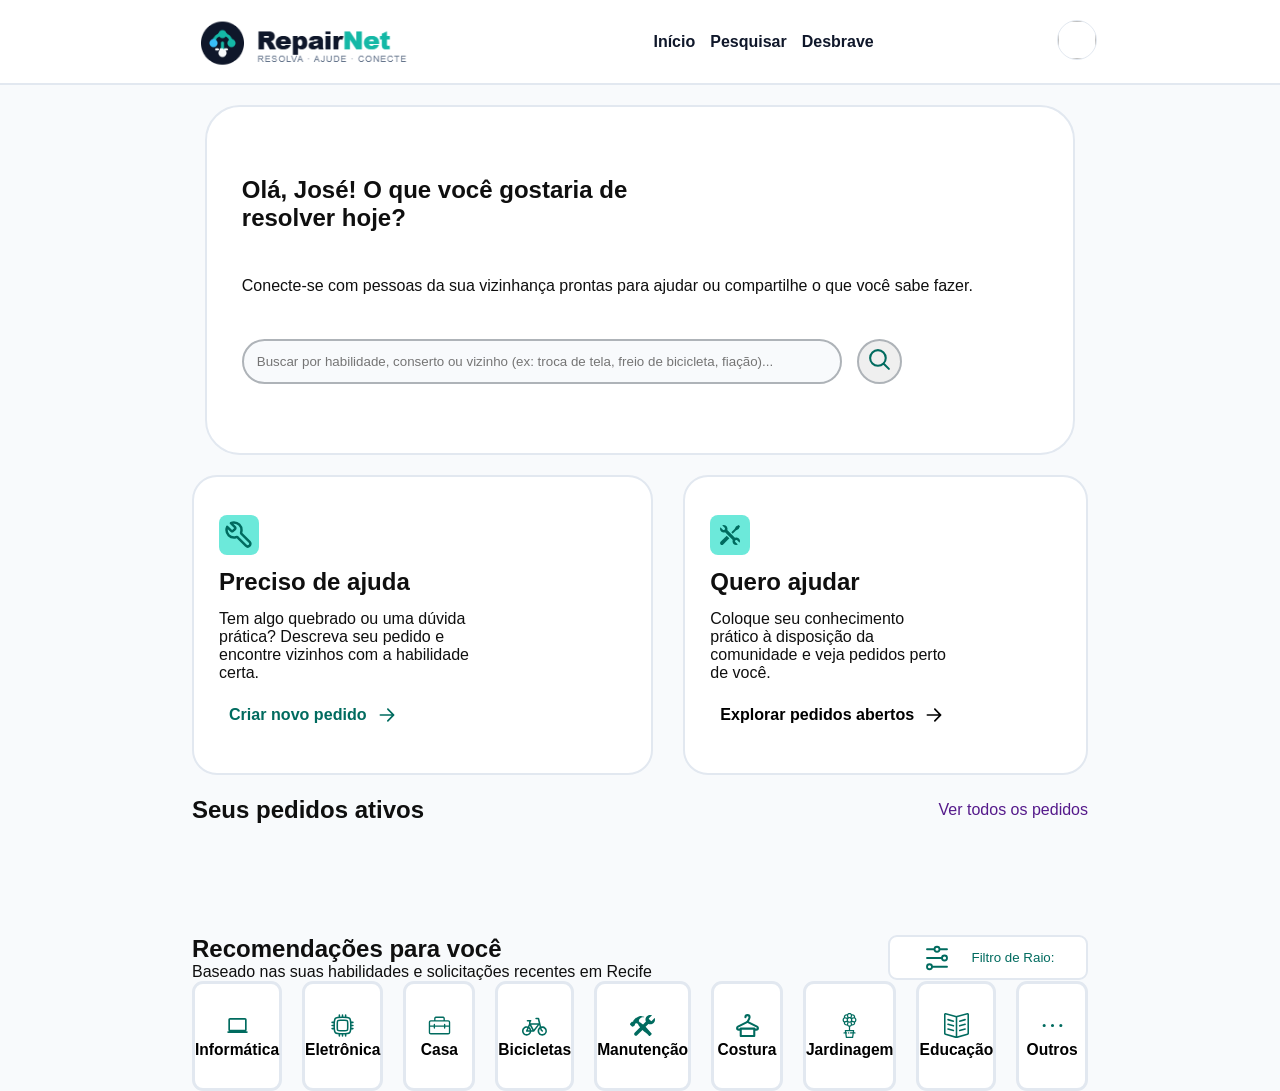
==== commit 690639c3: "pequenas alterações na página de home" ====
--- a/frontend/home/index.html
+++ b/frontend/home/index.html
@@ -69,7 +69,7 @@
               <h2>Recomendações para você</h2>
               <p id="recomendationsHeaderText"></p>
             </div>
-            <button id="recomendationsFilter"><svg viewBox="0 0 24 24" fill="none" xmlns="http://www.w3.org/2000/svg" width="30px" height="30px"><g id="SVGRepo_bgCarrier" stroke-width="0"></g><g id="SVGRepo_tracerCarrier" stroke-linecap="round" stroke-linejoin="round"></g><g id="SVGRepo_iconCarrier"> <path d="M4 5L10 5M10 5C10 6.10457 10.8954 7 12 7C13.1046 7 14 6.10457 14 5M10 5C10 3.89543 10.8954 3 12 3C13.1046 3 14 3.89543 14 5M14 5L20 5M4 12L16 12M16 12C16 13.1046 16.8954 14 18 14C19.1046 14 20 13.1046 20 12C20 10.8954 19.1046 10 18 10C16.8954 10 16 10.8954 16 12ZM8 19L20 19M8 19C8 17.8954 7.10457 17 6 17C4.89543 17 4 17.8954 4 19C4 20.1046 4.89543 21 6 21C7.10457 21 8 20.1046 8 19Z" stroke="#006B5F" stroke-width="1.5" stroke-linecap="round"></path> </g></svg> Filtro de Raio: </button>
+            <button id="recomendationsFilter" class="buttons"><svg viewBox="0 0 24 24" fill="none" xmlns="http://www.w3.org/2000/svg" width="30px" height="30px"><g id="SVGRepo_bgCarrier" stroke-width="0"></g><g id="SVGRepo_tracerCarrier" stroke-linecap="round" stroke-linejoin="round"></g><g id="SVGRepo_iconCarrier"> <path d="M4 5L10 5M10 5C10 6.10457 10.8954 7 12 7C13.1046 7 14 6.10457 14 5M10 5C10 3.89543 10.8954 3 12 3C13.1046 3 14 3.89543 14 5M14 5L20 5M4 12L16 12M16 12C16 13.1046 16.8954 14 18 14C19.1046 14 20 13.1046 20 12C20 10.8954 19.1046 10 18 10C16.8954 10 16 10.8954 16 12ZM8 19L20 19M8 19C8 17.8954 7.10457 17 6 17C4.89543 17 4 17.8954 4 19C4 20.1046 4.89543 21 6 21C7.10457 21 8 20.1046 8 19Z" stroke="#006B5F" stroke-width="1.5" stroke-linecap="round"></path> </g></svg> Filtro de Raio: </button>
           </div>
           <div id="recomendacoes"></div>
         </section>
--- a/frontend/home/style.css
+++ b/frontend/home/style.css
@@ -144,6 +144,19 @@
 }
 #recomendationsFilter {
     color: #006B5F;
+    background-color: #FFF;
+    width: 200px;
+    height: 45px;
+    display: flex;
+    align-items: center;
+    justify-content: center;
+    gap: 20px;
+    border-radius: 9px;
+    border: solid var(--border) 2px;
+}
+#headerRecomendations {
+    display: flex;
+    justify-content: space-between;
 }
 #categorysBox {
     display: flex;
